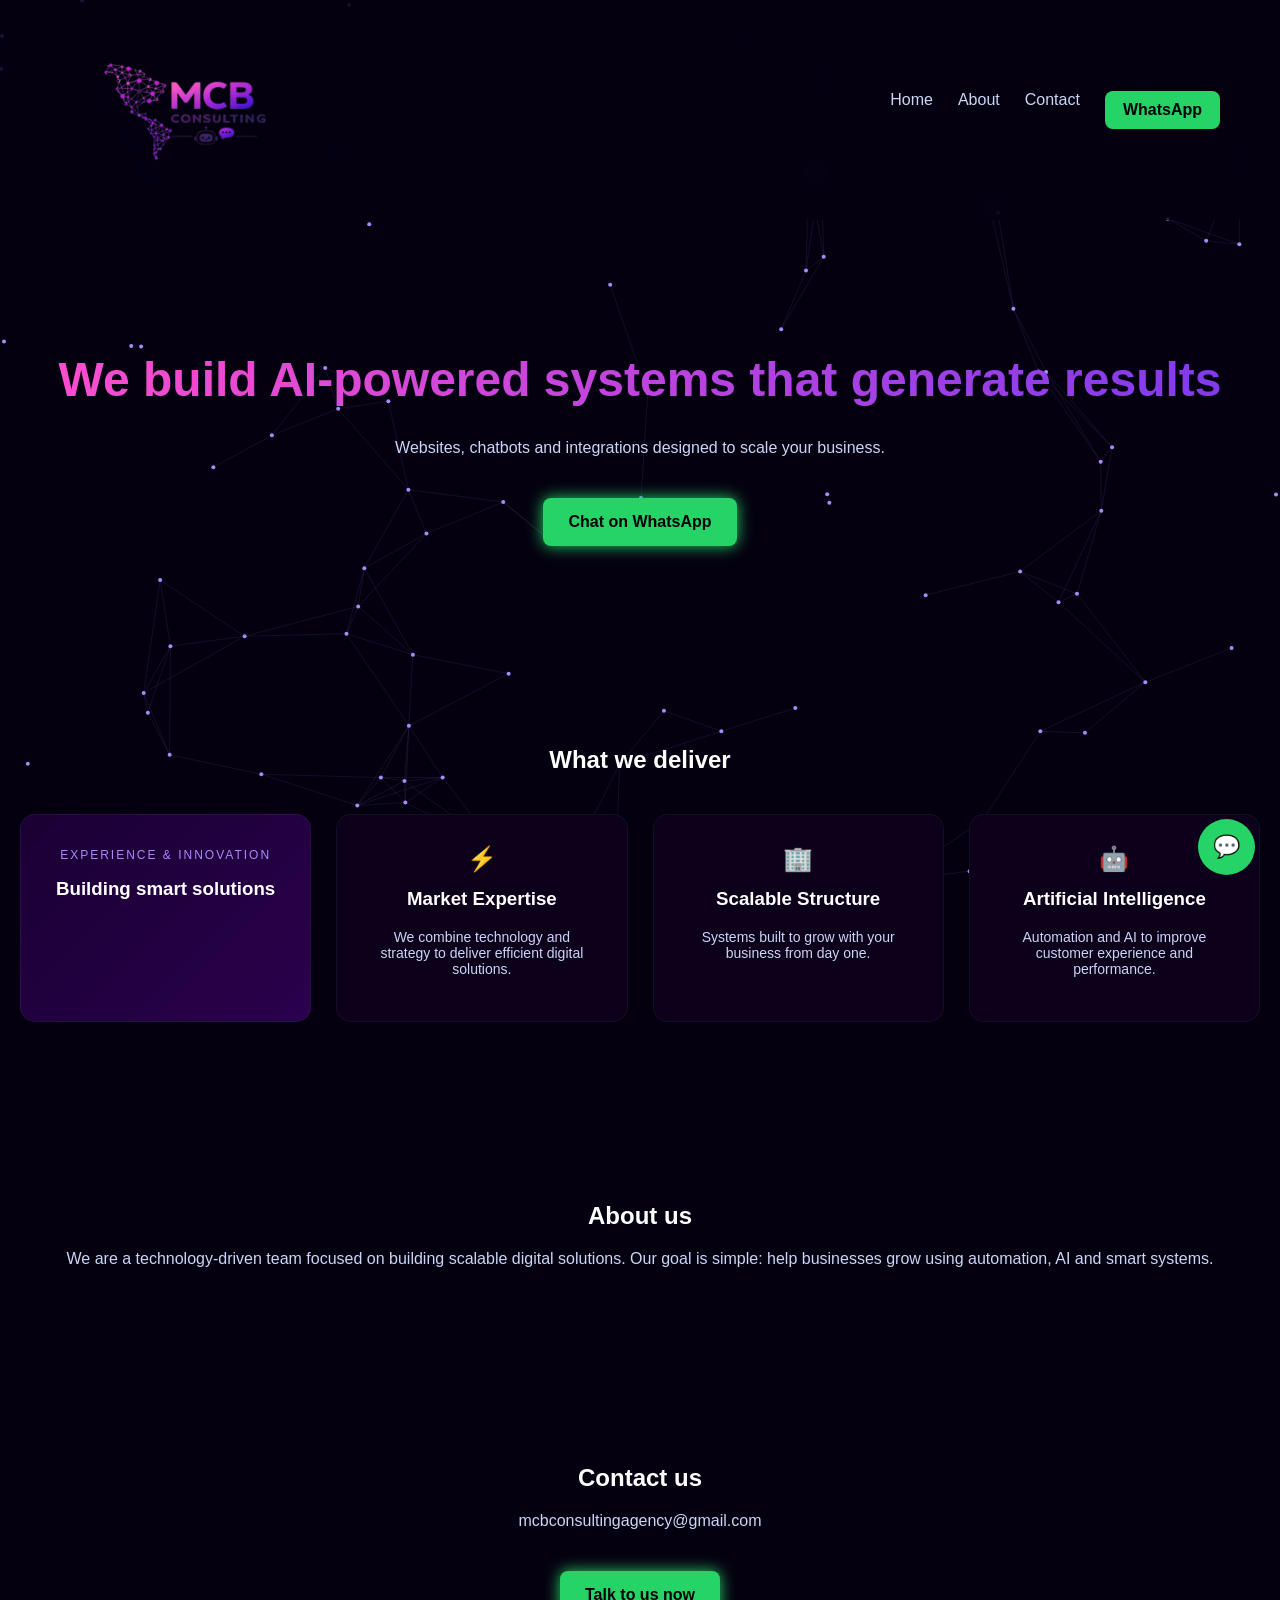
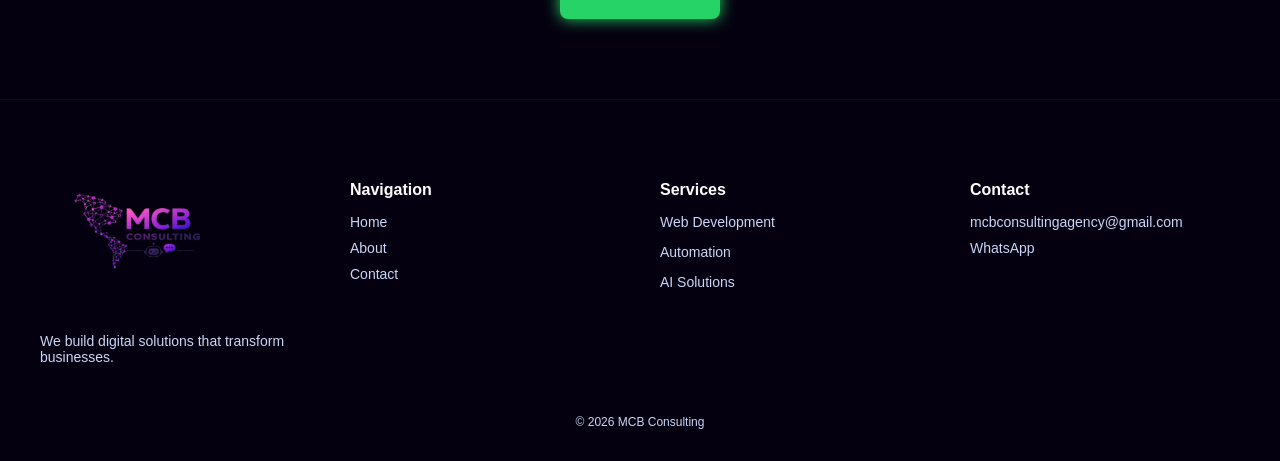
==== index.html @ c799e3c1 "SITE INICIAL" ====
<!DOCTYPE html>
<html lang="en">
<head>
<meta charset="UTF-8">
<meta name="viewport" content="width=device-width, initial-scale=1.0">
<title>MCB Consulting</title>

<link rel="stylesheet" href="style.css">
</head>

<body>

<canvas id="bg"></canvas>

<!-- HEADER -->
<div class="header">
  <img src="img/mcb_logo.png" class="logo">

  <div class="menu">
    <a href="#">Home</a>
    <a href="#about">About</a>
    <a href="#contact">Contact</a>
    <a class="menu-btn" href="https://wa.me/5511945178914" target="_blank">WhatsApp</a>
  </div>
</div>

<!-- HERO -->
<div class="container hero">
  <h1>We build AI-powered systems that generate results</h1>
  <p>Websites, chatbots and integrations designed to scale your business.</p>

  <a class="btn" href="https://wa.me/5511945178914" target="_blank">
    Chat on WhatsApp
  </a>
</div>

<!-- CARDS -->
<div class="section container">
  <h2>What we deliver</h2>

  <div class="cards">

    <div class="card-box highlight">
      <span class="tag">Experience & Innovation</span>
      <h3>Building smart solutions</h3>
    </div>

    <div class="card-box">
      <div class="icon">⚡</div>
      <h3>Market Expertise</h3>
      <p>We combine technology and strategy to deliver efficient digital solutions.</p>
    </div>

    <div class="card-box">
      <div class="icon">🏢</div>
      <h3>Scalable Structure</h3>
      <p>Systems built to grow with your business from day one.</p>
    </div>

    <div class="card-box">
      <div class="icon">🤖</div>
      <h3>Artificial Intelligence</h3>
      <p>Automation and AI to improve customer experience and performance.</p>
    </div>

  </div>
</div>

<!-- ABOUT -->
<div id="about" class="section container">
  <h2>About us</h2>
  <p>
    We are a technology-driven team focused on building scalable digital solutions.
    Our goal is simple: help businesses grow using automation, AI and smart systems.
  </p>
</div>

<!-- CONTACT -->
<div id="contact" class="section container">
  <h2>Contact us</h2>

  <p>mcbconsultingagency@gmail.com</p>

  <a class="btn" href="https://wa.me/5511945178914" target="_blank">
    Talk to us now
  </a>
</div>

<!-- FOOTER -->
<footer class="footer">

  <div class="footer-container">

    <div class="footer-col">
      <img src="img/mcb_logo.png" class="footer-logo">
      <p>We build digital solutions that transform businesses.</p>
    </div>

    <div class="footer-col">
      <h4>Navigation</h4>
      <a href="#">Home</a>
      <a href="#about">About</a>
      <a href="#contact">Contact</a>
    </div>

    <div class="footer-col">
      <h4>Services</h4>
      <p>Web Development</p>
      <p>Automation</p>
      <p>AI Solutions</p>
    </div>

    <div class="footer-col">
      <h4>Contact</h4>
      <p>mcbconsultingagency@gmail.com</p>
      <a href="https://wa.me/5511945178914">WhatsApp</a>
    </div>

  </div>

  <div class="footer-bottom">
    <p>© 2026 MCB Consulting</p>
  </div>

</footer>

<!-- WHATS FLOAT -->
<a class="whatsapp-float" href="https://wa.me/5511945178914" target="_blank">💬</a>

<script src="script.js"></script>

</body>
</html>
---- style.css ----
body {
  margin: 0;
  font-family: Arial, sans-serif;
  background: #050010;
  color: white;
}

/* CANVAS FUNDO */
#bg {
  position: fixed;
  top: 0;
  left: 0;
  width: 100%;
  height: 100%;
  z-index: -1;
}

/* HEADER */
.header {
  position: sticky;
  top: 0;
  display: flex;
  justify-content: space-between;
  align-items: center;
  padding: 20px 60px;
  background: rgba(5, 0, 16, 0.7);
  backdrop-filter: blur(10px);
  z-index: 1000;
}

/* LOGO */
.logo {
  height: 180px;
}

/* MENU */
.menu {
  display: flex;
  gap: 25px;
}

.menu a {
  color: #cbd5f5;
  text-decoration: none;
  transition: 0.3s;
}

.menu a:hover {
  color: #a78bfa;
}

/* BOTÃO MENU */
.menu-btn {
  background: #25D366;
  color: black !important;
  padding: 10px 18px;
  border-radius: 8px;
  font-weight: bold;
}

/* HERO */
.container {
  text-align: center;
  padding: 100px 20px;
}

h1 {
  font-size: 48px;
  background: linear-gradient(90deg, #ff4ecd, #7c3aed);
  -webkit-background-clip: text;
  -webkit-text-fill-color: transparent;
}

p {
  color: #cbd5f5;
}

/* BOTÃO */
.btn {
  display: inline-block;
  margin-top: 25px;
  padding: 15px 25px;
  background: #25D366;
  color: black;
  border-radius: 8px;
  text-decoration: none;
  font-weight: bold;
  box-shadow: 0 0 15px #25D366;
}

/* SEÇÕES */
.section {
  padding: 80px 20px;
}

/* GRID */
.grid {
  display: grid;
  grid-template-columns: repeat(auto-fit, minmax(250px, 1fr));
  gap: 30px;
  margin-top: 40px;
}

.card {
  background: rgba(20, 0, 40, 0.6);
  padding: 25px;
  border-radius: 12px;
  border: 1px solid rgba(124, 58, 237, 0.2);
  transition: 0.3s;
}

.card:hover {
  transform: translateY(-5px);
  box-shadow: 0 0 20px rgba(124, 58, 237, 0.6);
}

/* WHATSAPP FLOAT */
.whatsapp-float {
  position: fixed;
  bottom: 25px;
  right: 25px;
  background: #25D366;
  color: black;
  padding: 15px;
  border-radius: 50%;
  font-size: 22px;
  text-decoration: none;
}

.cards {
  display: grid;
  grid-template-columns: repeat(auto-fit, minmax(250px, 1fr));
  gap: 25px;
  margin-top: 40px;
}

.card-box {
  background: #0c001a;
  padding: 30px;
  border-radius: 15px;
  border: 1px solid rgba(255,255,255,0.05);
  transition: 0.3s;
}

.card-box:hover {
  transform: translateY(-5px);
  box-shadow: 0 0 20px rgba(124, 58, 237, 0.4);
}

.card-box h3 {
  margin-top: 15px;
  color: white;
}

.card-box p {
  color: #cbd5f5;
  font-size: 14px;
}

/* CARD DIFERENTE (primeiro) */
.highlight {
  background: linear-gradient(135deg, #1a0033, #2a004d);
}

.tag {
  font-size: 12px;
  letter-spacing: 2px;
  color: #a78bfa;
  text-transform: uppercase;
}

.icon {
  font-size: 24px;
  color: #25D366;
}

.footer {
  background: #050010;
  padding: 60px 40px 20px;
  border-top: 1px solid #1f0033;
}

.footer-container {
  display: grid;
  grid-template-columns: repeat(auto-fit, minmax(200px, 1fr));
  gap: 40px;
}

.footer-col h4 {
  margin-bottom: 15px;
}

.footer-col p,
.footer-col a {
  color: #cbd5f5;
  font-size: 14px;
  text-decoration: none;
  display: block;
  margin-bottom: 10px;
}

.footer-col a:hover {
  color: #a78bfa;
}

.footer-logo {
  height: 140px;
  margin-bottom: 15px;
}

.footer-bottom {
  text-align: center;
  margin-top: 40px;
  font-size: 12px;
  color: #888;
}
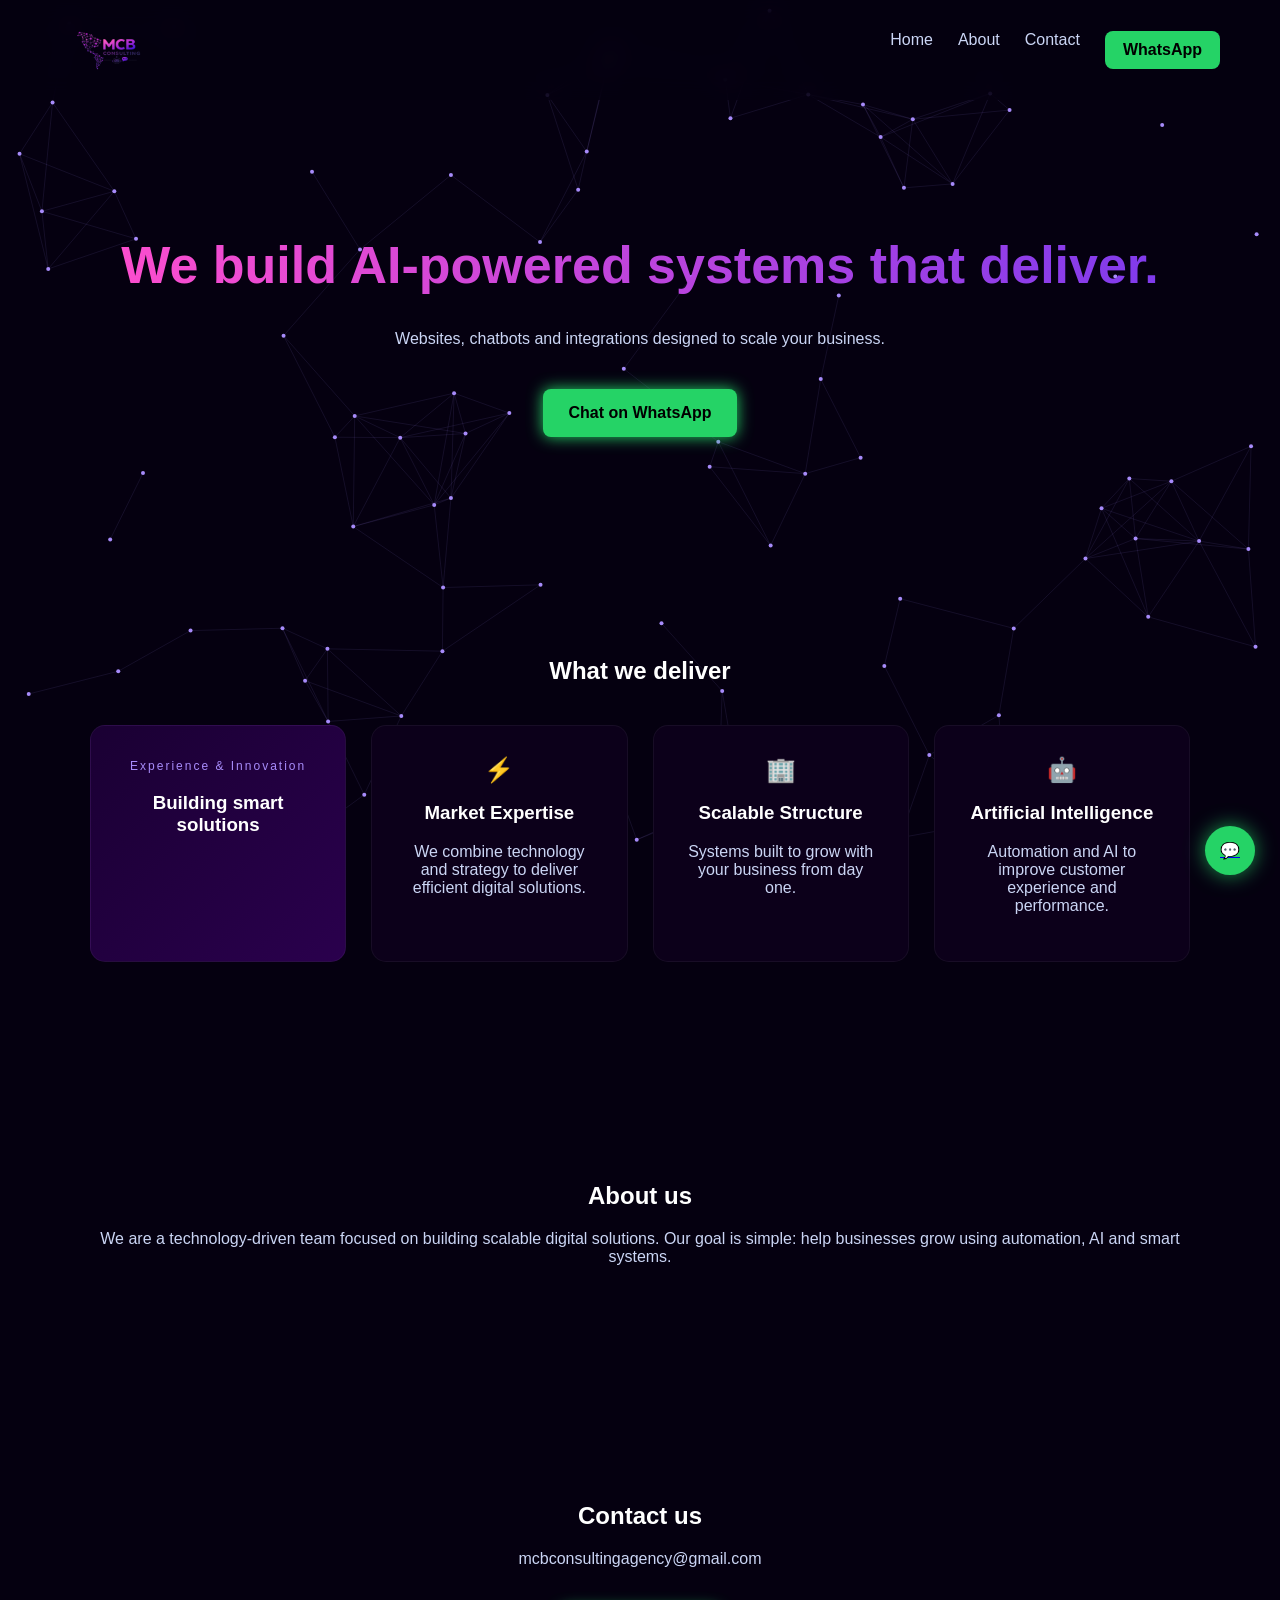
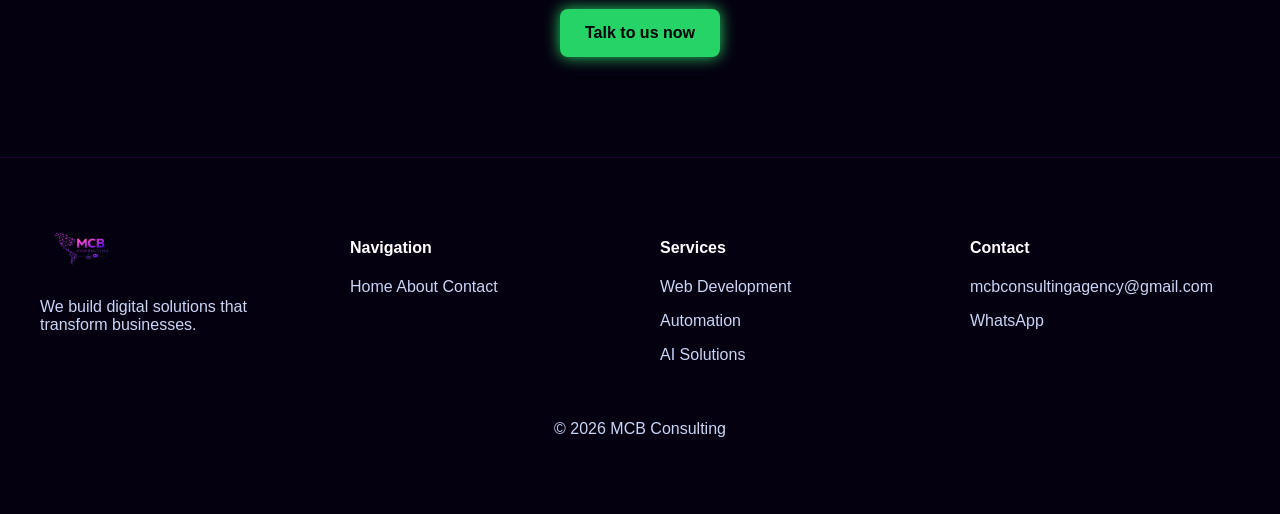
==== commit 6c0a69ef: "att" ====
--- a/index.html
+++ b/index.html
@@ -26,7 +26,7 @@
 
 <!-- HERO -->
 <div class="container hero">
-  <h1>We build AI-powered systems that generate results</h1>
+  <h1>We build AI-powered systems that deliver.</h1>
   <p>Websites, chatbots and integrations designed to scale your business.</p>
 
   <a class="btn" href="https://wa.me/5511945178914" target="_blank">
--- a/style.css
+++ b/style.css
@@ -3,15 +3,14 @@
   font-family: Arial, sans-serif;
   background: #050010;
   color: white;
+  overflow-x: hidden;
 }
 
-/* CANVAS FUNDO */
+/* BACKGROUND */
 #bg {
   position: fixed;
   top: 0;
   left: 0;
-  width: 100%;
-  height: 100%;
   z-index: -1;
 }
 
@@ -22,15 +21,13 @@
   display: flex;
   justify-content: space-between;
   align-items: center;
-  padding: 20px 60px;
-  background: rgba(5, 0, 16, 0.7);
-  backdrop-filter: blur(10px);
-  z-index: 1000;
+  padding: 15px 60px;
+  background: rgba(5,0,16,0.7);
+  backdrop-filter: blur(12px);
 }
 
-/* LOGO */
 .logo {
-  height: 180px;
+  height: 70px;
 }
 
 /* MENU */
@@ -49,7 +46,7 @@
   color: #a78bfa;
 }
 
-/* BOTÃO MENU */
+/* BTN MENU */
 .menu-btn {
   background: #25D366;
   color: black !important;
@@ -58,15 +55,18 @@
   font-weight: bold;
 }
 
-/* HERO */
+/* CONTAINER */
 .container {
+  max-width: 1100px;
+  margin: auto;
   text-align: center;
   padding: 100px 20px;
 }
 
-h1 {
-  font-size: 48px;
-  background: linear-gradient(90deg, #ff4ecd, #7c3aed);
+/* HERO */
+.hero h1 {
+  font-size: 52px;
+  background: linear-gradient(90deg,#ff4ecd,#7c3aed);
   -webkit-background-clip: text;
   -webkit-text-fill-color: transparent;
 }
@@ -75,7 +75,7 @@
   color: #cbd5f5;
 }
 
-/* BOTÃO */
+/* BUTTON */
 .btn {
   display: inline-block;
   margin-top: 25px;
@@ -86,50 +86,18 @@
   text-decoration: none;
   font-weight: bold;
   box-shadow: 0 0 15px #25D366;
-}
-
-/* SEÇÕES */
-.section {
-  padding: 80px 20px;
-}
-
-/* GRID */
-.grid {
-  display: grid;
-  grid-template-columns: repeat(auto-fit, minmax(250px, 1fr));
-  gap: 30px;
-  margin-top: 40px;
-}
-
-.card {
-  background: rgba(20, 0, 40, 0.6);
-  padding: 25px;
-  border-radius: 12px;
-  border: 1px solid rgba(124, 58, 237, 0.2);
   transition: 0.3s;
 }
 
-.card:hover {
-  transform: translateY(-5px);
-  box-shadow: 0 0 20px rgba(124, 58, 237, 0.6);
+.btn:hover {
+  transform: scale(1.05);
+  box-shadow: 0 0 25px #25D366;
 }
 
-/* WHATSAPP FLOAT */
-.whatsapp-float {
-  position: fixed;
-  bottom: 25px;
-  right: 25px;
-  background: #25D366;
-  color: black;
-  padding: 15px;
-  border-radius: 50%;
-  font-size: 22px;
-  text-decoration: none;
-}
-
+/* CARDS */
 .cards {
   display: grid;
-  grid-template-columns: repeat(auto-fit, minmax(250px, 1fr));
+  grid-template-columns: repeat(auto-fit,minmax(250px,1fr));
   gap: 25px;
   margin-top: 40px;
 }
@@ -139,34 +107,22 @@
   padding: 30px;
   border-radius: 15px;
   border: 1px solid rgba(255,255,255,0.05);
-  transition: 0.3s;
+  transition: 0.4s;
 }
 
 .card-box:hover {
-  transform: translateY(-5px);
-  box-shadow: 0 0 20px rgba(124, 58, 237, 0.4);
+  transform: translateY(-8px);
+  box-shadow: 0 0 30px rgba(124,58,237,0.6);
 }
 
-.card-box h3 {
-  margin-top: 15px;
-  color: white;
-}
-
-.card-box p {
-  color: #cbd5f5;
-  font-size: 14px;
-}
-
-/* CARD DIFERENTE (primeiro) */
 .highlight {
-  background: linear-gradient(135deg, #1a0033, #2a004d);
+  background: linear-gradient(135deg,#1a0033,#2a004d);
 }
 
 .tag {
   font-size: 12px;
+  color: #a78bfa;
   letter-spacing: 2px;
-  color: #a78bfa;
-  text-transform: uppercase;
 }
 
 .icon {
@@ -174,43 +130,51 @@
   color: #25D366;
 }
 
+/* FOOTER */
 .footer {
   background: #050010;
-  padding: 60px 40px 20px;
+  padding: 60px 40px;
   border-top: 1px solid #1f0033;
 }
 
 .footer-container {
   display: grid;
-  grid-template-columns: repeat(auto-fit, minmax(200px, 1fr));
+  grid-template-columns: repeat(auto-fit,minmax(200px,1fr));
   gap: 40px;
 }
 
-.footer-col h4 {
-  margin-bottom: 15px;
+.footer-logo {
+  height: 60px;
 }
 
-.footer-col p,
-.footer-col a {
+.footer-col a,
+.footer-col p {
   color: #cbd5f5;
-  font-size: 14px;
   text-decoration: none;
-  display: block;
-  margin-bottom: 10px;
 }
 
 .footer-col a:hover {
   color: #a78bfa;
 }
 
-.footer-logo {
-  height: 140px;
-  margin-bottom: 15px;
-}
-
 .footer-bottom {
   text-align: center;
   margin-top: 40px;
-  font-size: 12px;
   color: #888;
+}
+
+/* WHATS FLOAT */
+.whatsapp-float {
+  position: fixed;
+  bottom: 25px;
+  right: 25px;
+  background: #25D366;
+  padding: 15px;
+  border-radius: 50%;
+  box-shadow: 0 0 20px rgba(37,211,102,0.7);
+  transition: 0.3s;
+}
+
+.whatsapp-float:hover {
+  transform: scale(1.1);
 }
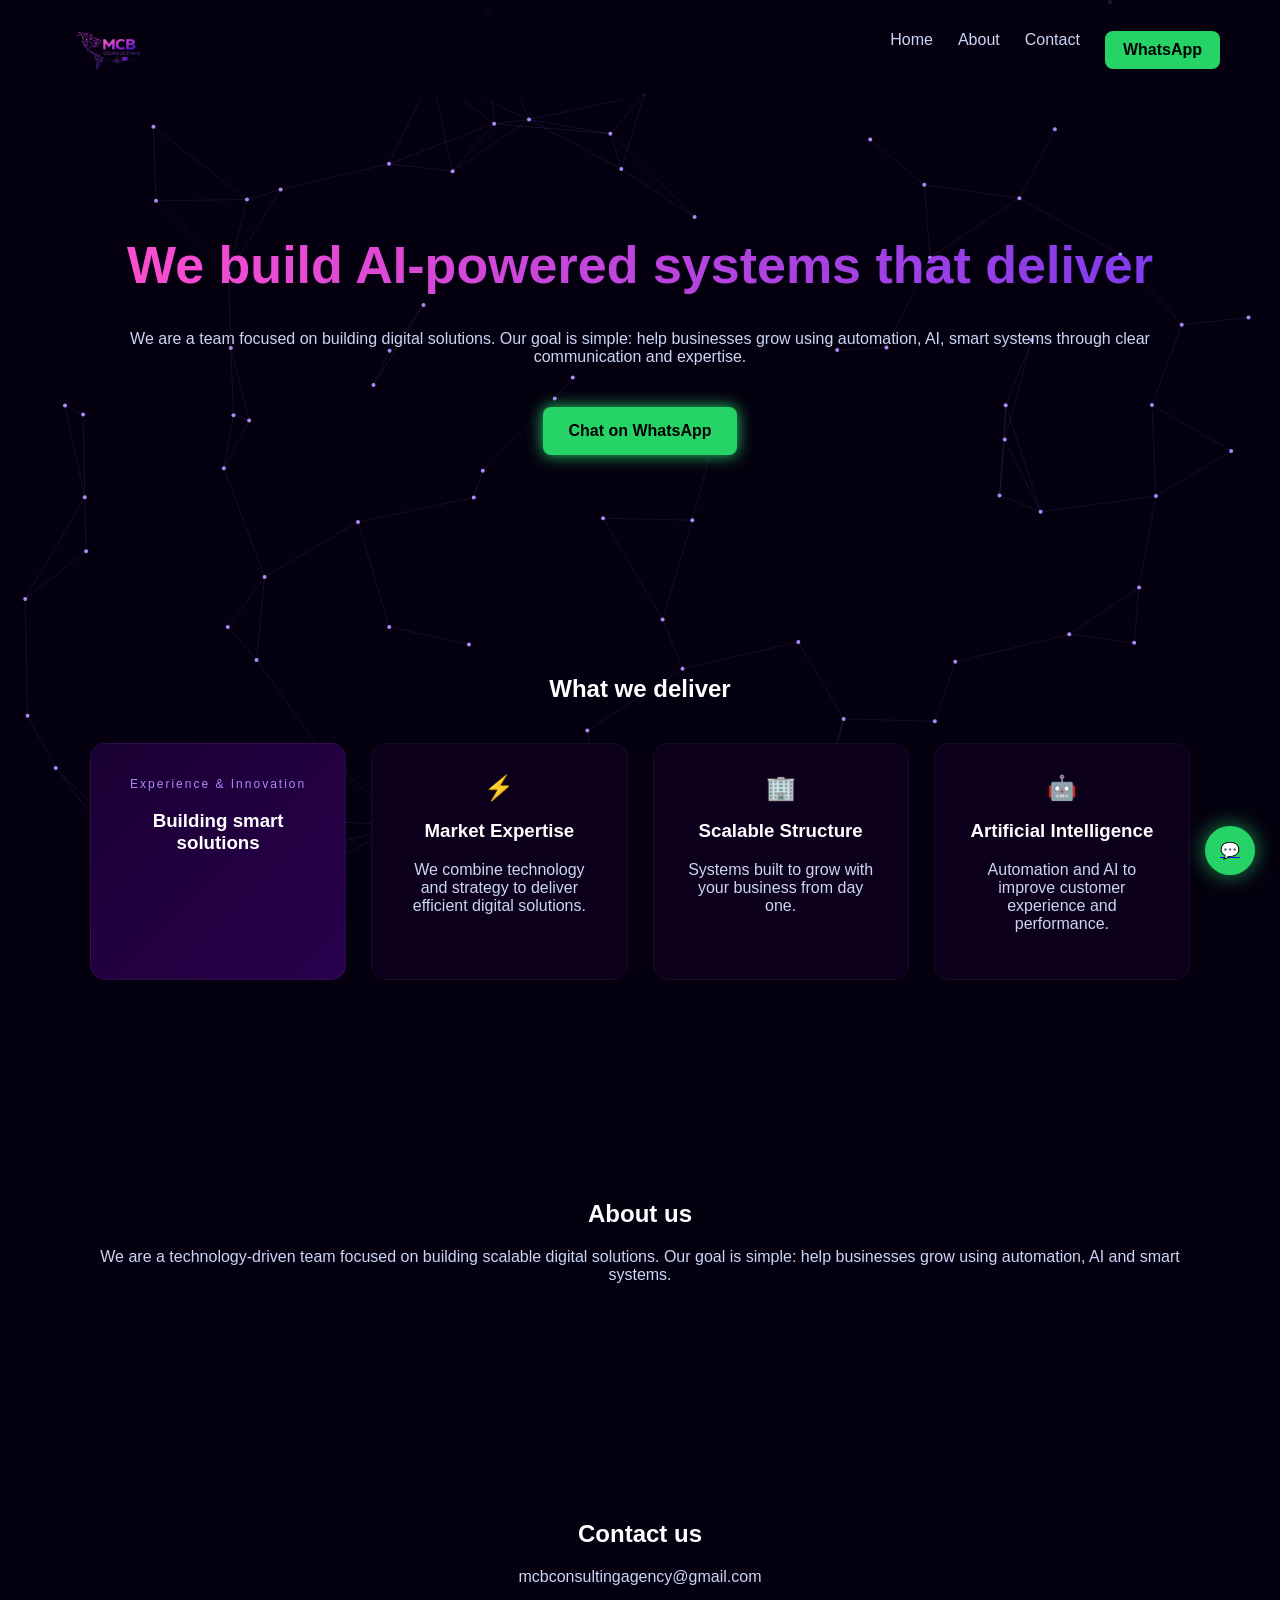
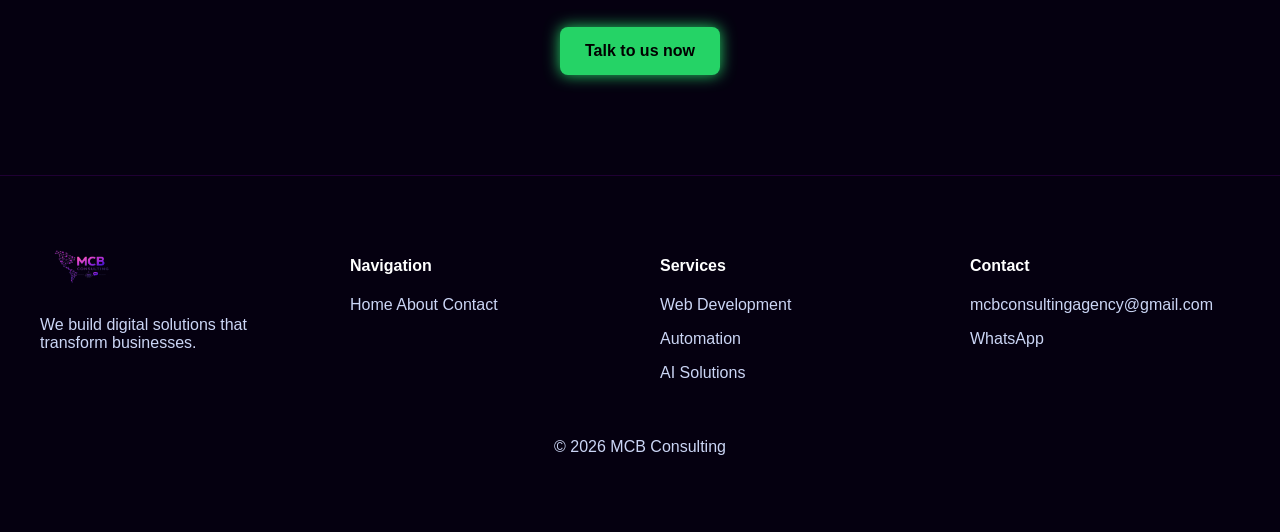
==== commit d7fc3a3a: "att" ====
--- a/index.html
+++ b/index.html
@@ -26,8 +26,8 @@
 
 <!-- HERO -->
 <div class="container hero">
-  <h1>We build AI-powered systems that deliver.</h1>
-  <p>Websites, chatbots and integrations designed to scale your business.</p>
+  <h1>We build AI-powered systems that deliver</h1>
+  <p>We are a team focused on building digital solutions. Our goal is simple: help businesses grow using automation, AI, smart systems through  clear communication and expertise.</p>
 
   <a class="btn" href="https://wa.me/5511945178914" target="_blank">
     Chat on WhatsApp
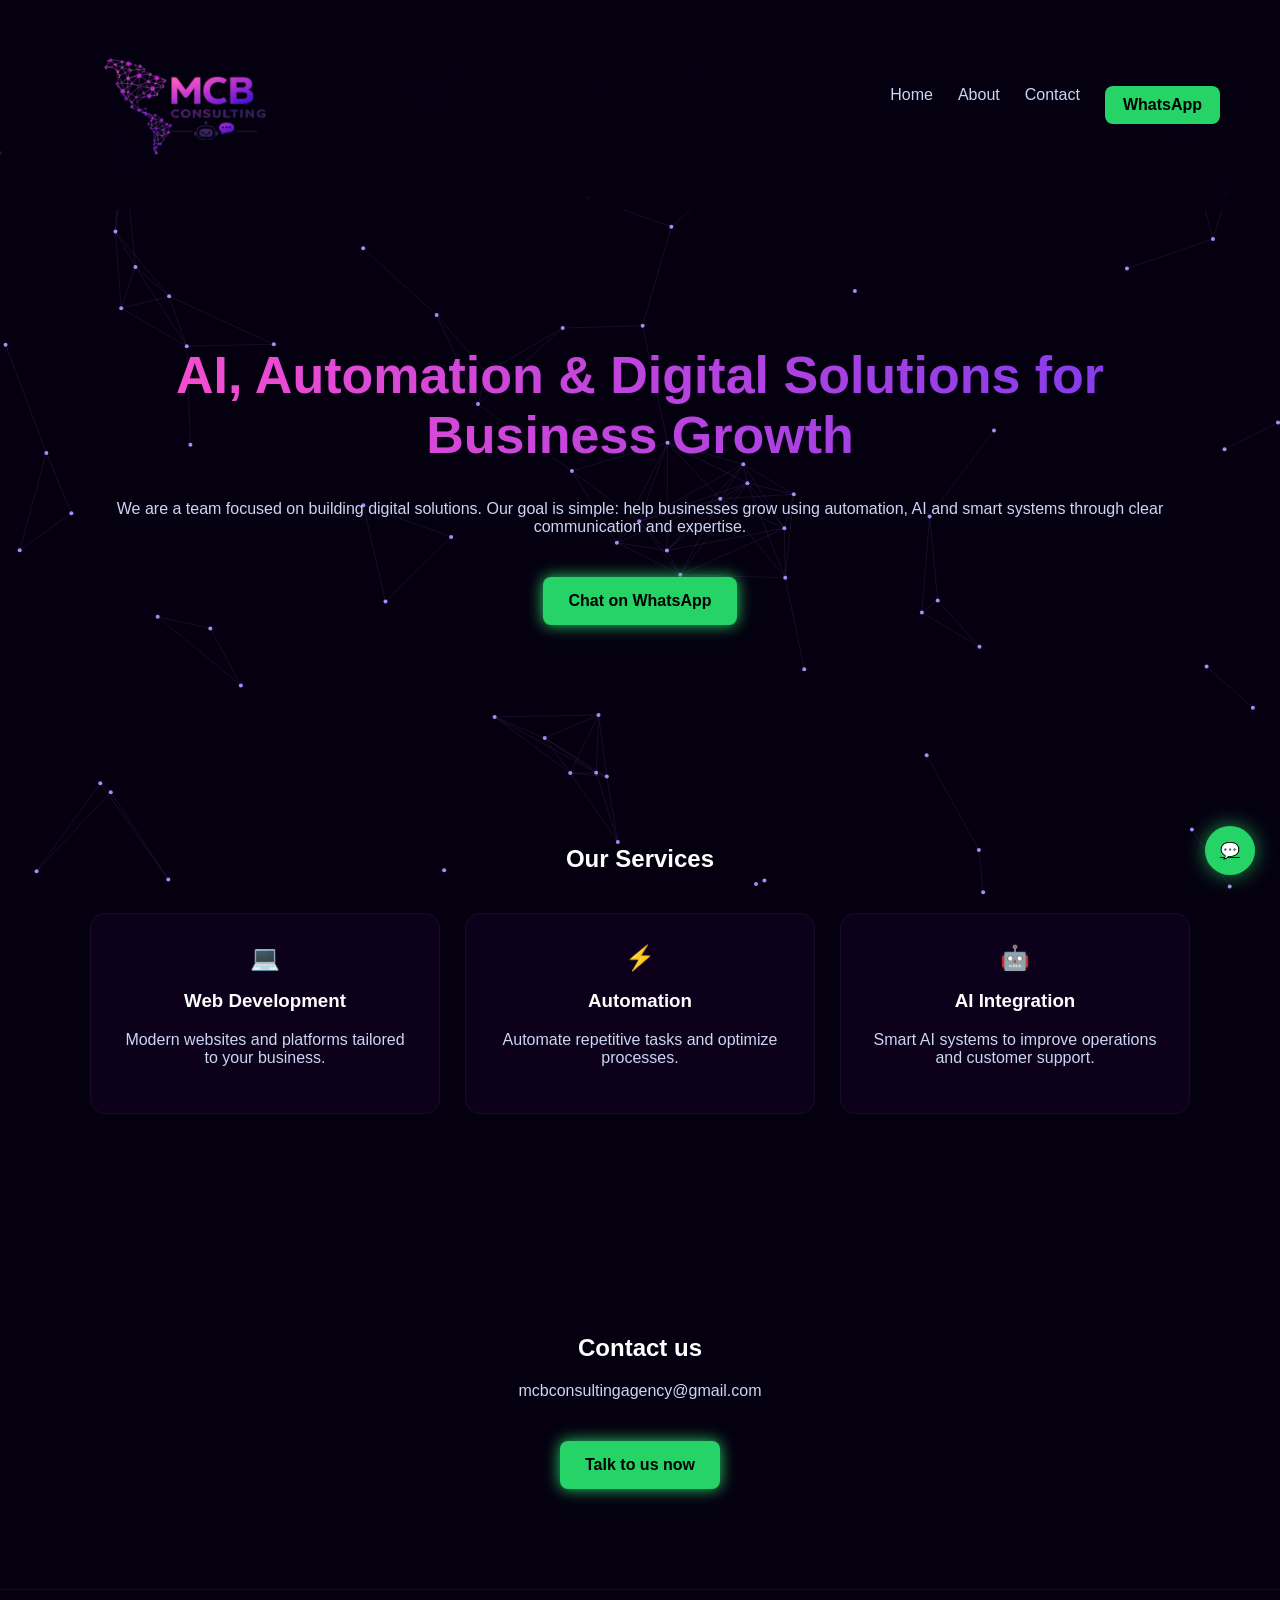
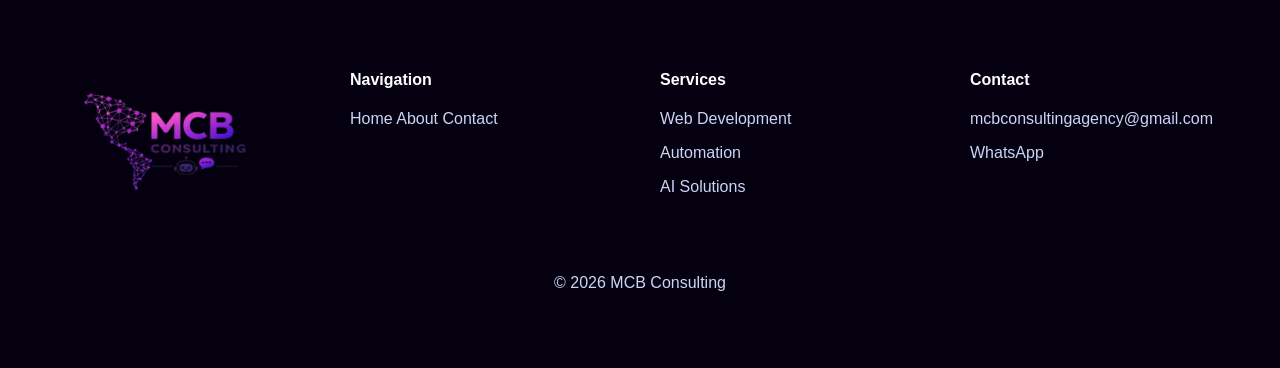
==== commit 99b2a0e5: "att" ====
--- a/index.html
+++ b/index.html
@@ -4,6 +4,13 @@
 <meta charset="UTF-8">
 <meta name="viewport" content="width=device-width, initial-scale=1.0">
 <title>MCB Consulting</title>
+<meta name="description" content="MCB Consulting builds AI, automation and digital solutions for businesses.">
+<meta name="keywords" content="AI consulting, automation, web development, digital solutions">
+<meta name="author" content="MCB Consulting">
+<meta property="og:title" content="MCB Consulting">
+<meta property="og:description" content="AI, Automation & Digital Solutions for Business Growth">
+<meta property="og:image" content="img/mcb_logo.png">
+<meta property="og:type" content="website">
 
 <link rel="stylesheet" href="style.css">
 </head>
@@ -26,54 +33,38 @@
 
 <!-- HERO -->
 <div class="container hero">
-  <h1>We build AI-powered systems that deliver</h1>
-  <p>We are a team focused on building digital solutions. Our goal is simple: help businesses grow using automation, AI, smart systems through  clear communication and expertise.</p>
+  <h1>AI, Automation & Digital Solutions for Business Growth</h1>
+  <p>We are a team focused on building digital solutions. Our goal is simple: help businesses grow using automation, AI and smart systems through clear communication and expertise.</p>
 
   <a class="btn" href="https://wa.me/5511945178914" target="_blank">
     Chat on WhatsApp
   </a>
 </div>
 
-<!-- CARDS -->
 <div class="section container">
-  <h2>What we deliver</h2>
+  <h2>Our Services</h2>
 
-  <div class="cards">
+ <div class="cards">
+  <div class="card-box">
+    <div class="icon">💻</div>
+    <h3>Web Development</h3>
+    <p>Modern websites and platforms tailored to your business.</p>
+  </div>
 
-    <div class="card-box highlight">
-      <span class="tag">Experience & Innovation</span>
-      <h3>Building smart solutions</h3>
-    </div>
+  <div class="card-box">
+    <div class="icon">⚡</div>
+    <h3>Automation</h3>
+    <p>Automate repetitive tasks and optimize processes.</p>
+  </div>
 
-    <div class="card-box">
-      <div class="icon">⚡</div>
-      <h3>Market Expertise</h3>
-      <p>We combine technology and strategy to deliver efficient digital solutions.</p>
-    </div>
-
-    <div class="card-box">
-      <div class="icon">🏢</div>
-      <h3>Scalable Structure</h3>
-      <p>Systems built to grow with your business from day one.</p>
-    </div>
-
-    <div class="card-box">
-      <div class="icon">🤖</div>
-      <h3>Artificial Intelligence</h3>
-      <p>Automation and AI to improve customer experience and performance.</p>
-    </div>
-
+  <div class="card-box">
+    <div class="icon">🤖</div>
+    <h3>AI Integration</h3>
+    <p>Smart AI systems to improve operations and customer support.</p>
   </div>
 </div>
+</div>
 
-<!-- ABOUT -->
-<div id="about" class="section container">
-  <h2>About us</h2>
-  <p>
-    We are a technology-driven team focused on building scalable digital solutions.
-    Our goal is simple: help businesses grow using automation, AI and smart systems.
-  </p>
-</div>
 
 <!-- CONTACT -->
 <div id="contact" class="section container">
@@ -93,7 +84,6 @@
 
     <div class="footer-col">
       <img src="img/mcb_logo.png" class="footer-logo">
-      <p>We build digital solutions that transform businesses.</p>
     </div>
 
     <div class="footer-col">
--- a/style.css
+++ b/style.css
@@ -27,7 +27,7 @@
 }
 
 .logo {
-  height: 70px;
+  height: 180px;
 }
 
 /* MENU */
@@ -144,7 +144,7 @@
 }
 
 .footer-logo {
-  height: 60px;
+  height: 180px;
 }
 
 .footer-col a,
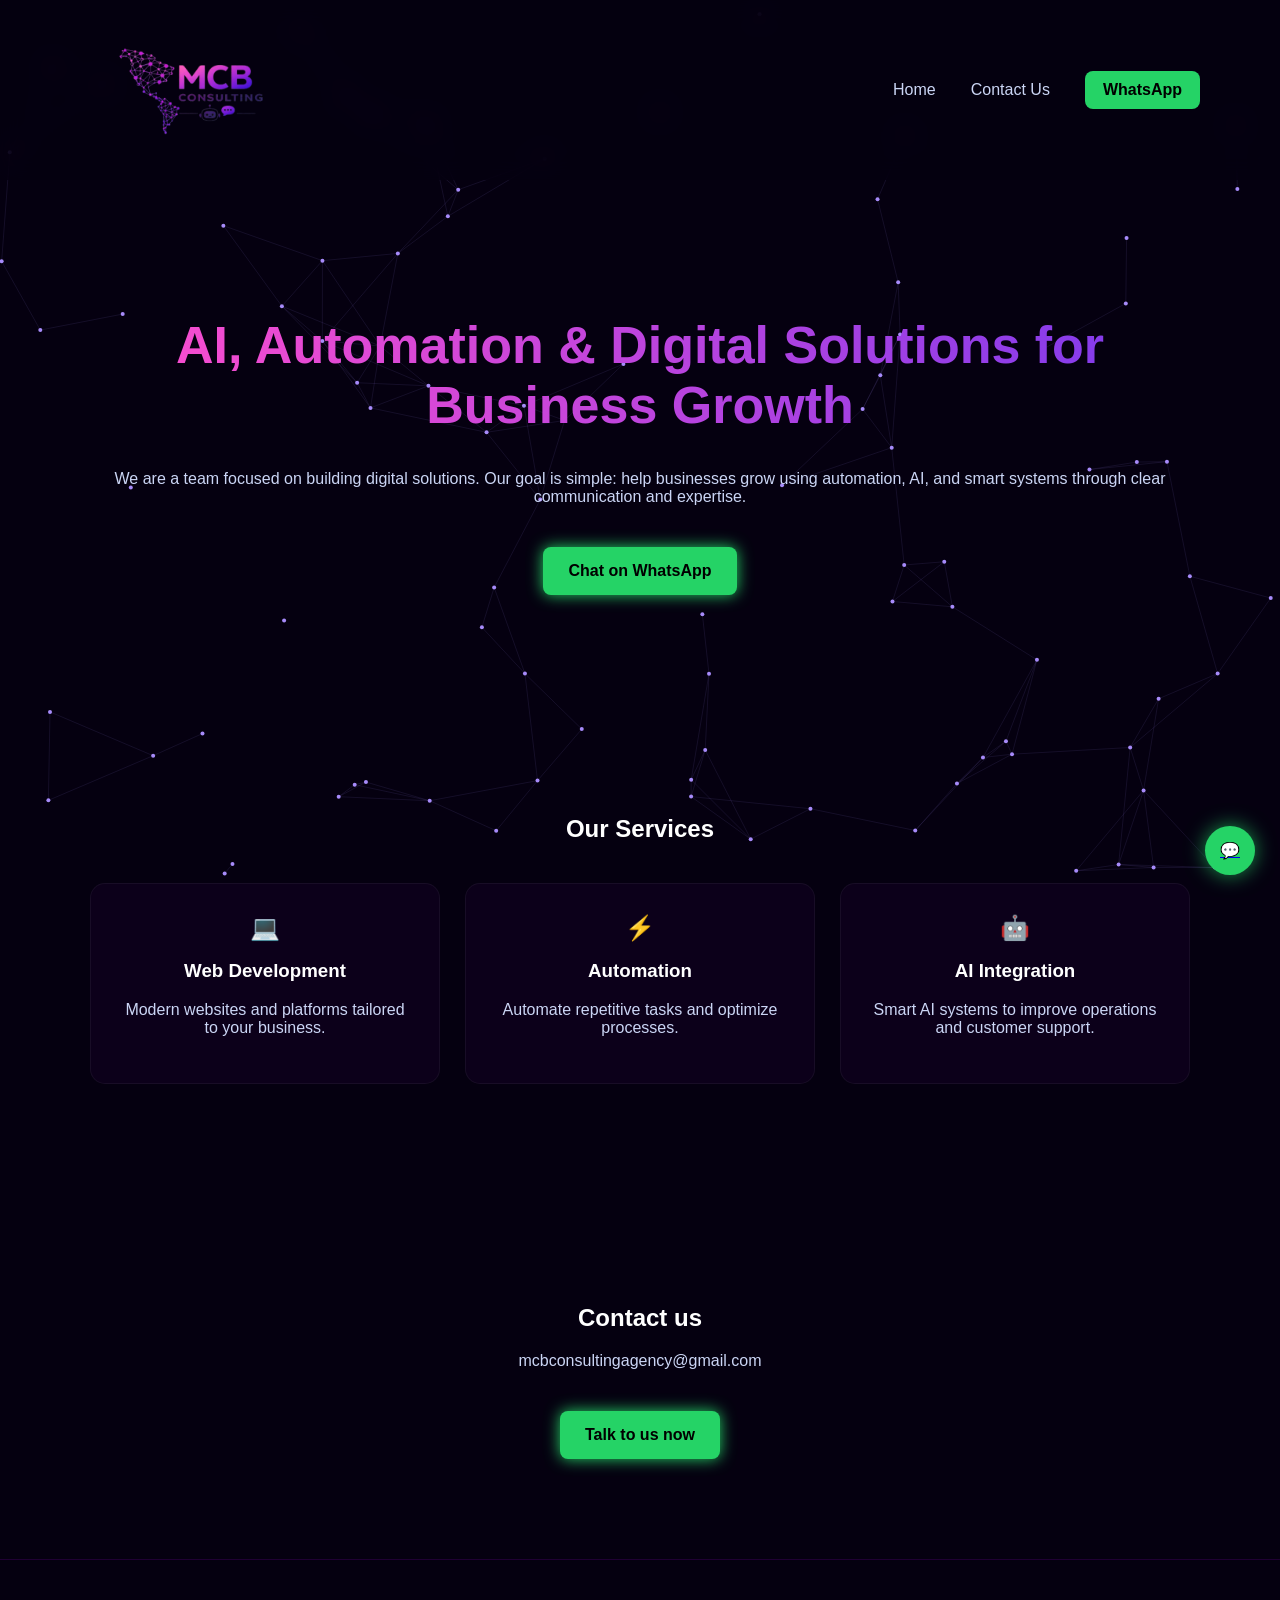
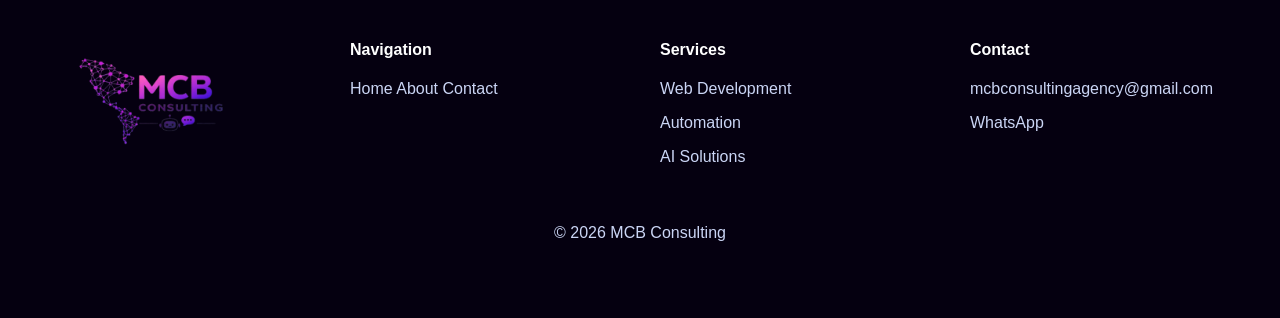
==== commit 76e599cf: "att" ====
--- a/index.html
+++ b/index.html
@@ -25,8 +25,7 @@
 
   <div class="menu">
     <a href="#">Home</a>
-    <a href="#about">About</a>
-    <a href="#contact">Contact</a>
+    <a class="active" href="contact.html">Contact Us</a>
     <a class="menu-btn" href="https://wa.me/5511945178914" target="_blank">WhatsApp</a>
   </div>
 </div>
@@ -34,7 +33,7 @@
 <!-- HERO -->
 <div class="container hero">
   <h1>AI, Automation & Digital Solutions for Business Growth</h1>
-  <p>We are a team focused on building digital solutions. Our goal is simple: help businesses grow using automation, AI and smart systems through clear communication and expertise.</p>
+  <p>We are a team focused on building digital solutions. Our goal is simple: help businesses grow using automation, AI, and smart systems through clear communication and expertise.</p>
 
   <a class="btn" href="https://wa.me/5511945178914" target="_blank">
     Chat on WhatsApp
--- a/style.css
+++ b/style.css
@@ -21,19 +21,20 @@
   display: flex;
   justify-content: space-between;
   align-items: center;
-  padding: 15px 60px;
+  padding: 10px 80px;
   background: rgba(5,0,16,0.7);
   backdrop-filter: blur(12px);
 }
 
 .logo {
-  height: 180px;
+  height: 160px;
 }
 
 /* MENU */
 .menu {
   display: flex;
-  gap: 25px;
+  align-items: center;
+  gap: 35px;
 }
 
 .menu a {
@@ -144,7 +145,7 @@
 }
 
 .footer-logo {
-  height: 180px;
+  height: 160px;
 }
 
 .footer-col a,
@@ -177,4 +178,42 @@
 
 .whatsapp-float:hover {
   transform: scale(1.1);
+}
+
+.contact-form {
+  max-width: 700px;
+  margin: 40px auto;
+  margin-left: 180px;
+  display: flex;
+  flex-direction: column;
+  gap: 20px;
+}
+
+.contact-form input,
+.contact-form textarea {
+  width: 100%;
+  padding: 18px;
+  border-radius: 12px;
+  border: 1px solid rgba(255,255,255,0.1);
+  background: rgba(255,255,255,0.05);
+  color: white;
+  font-size: 16px;
+}
+
+.contact-form button {
+  width: 230px;
+  margin: 0 auto;
+  margin-left: 260px;
+  padding: 16px;
+  border: none;
+  border-radius: 12px;
+  background: #25D366;
+  color: black;
+  font-size: 18px;
+  cursor: pointer;
+  font-weight: bold;
+}
+
+.contact-form-page .container {
+  padding: 0px 20px;
 }
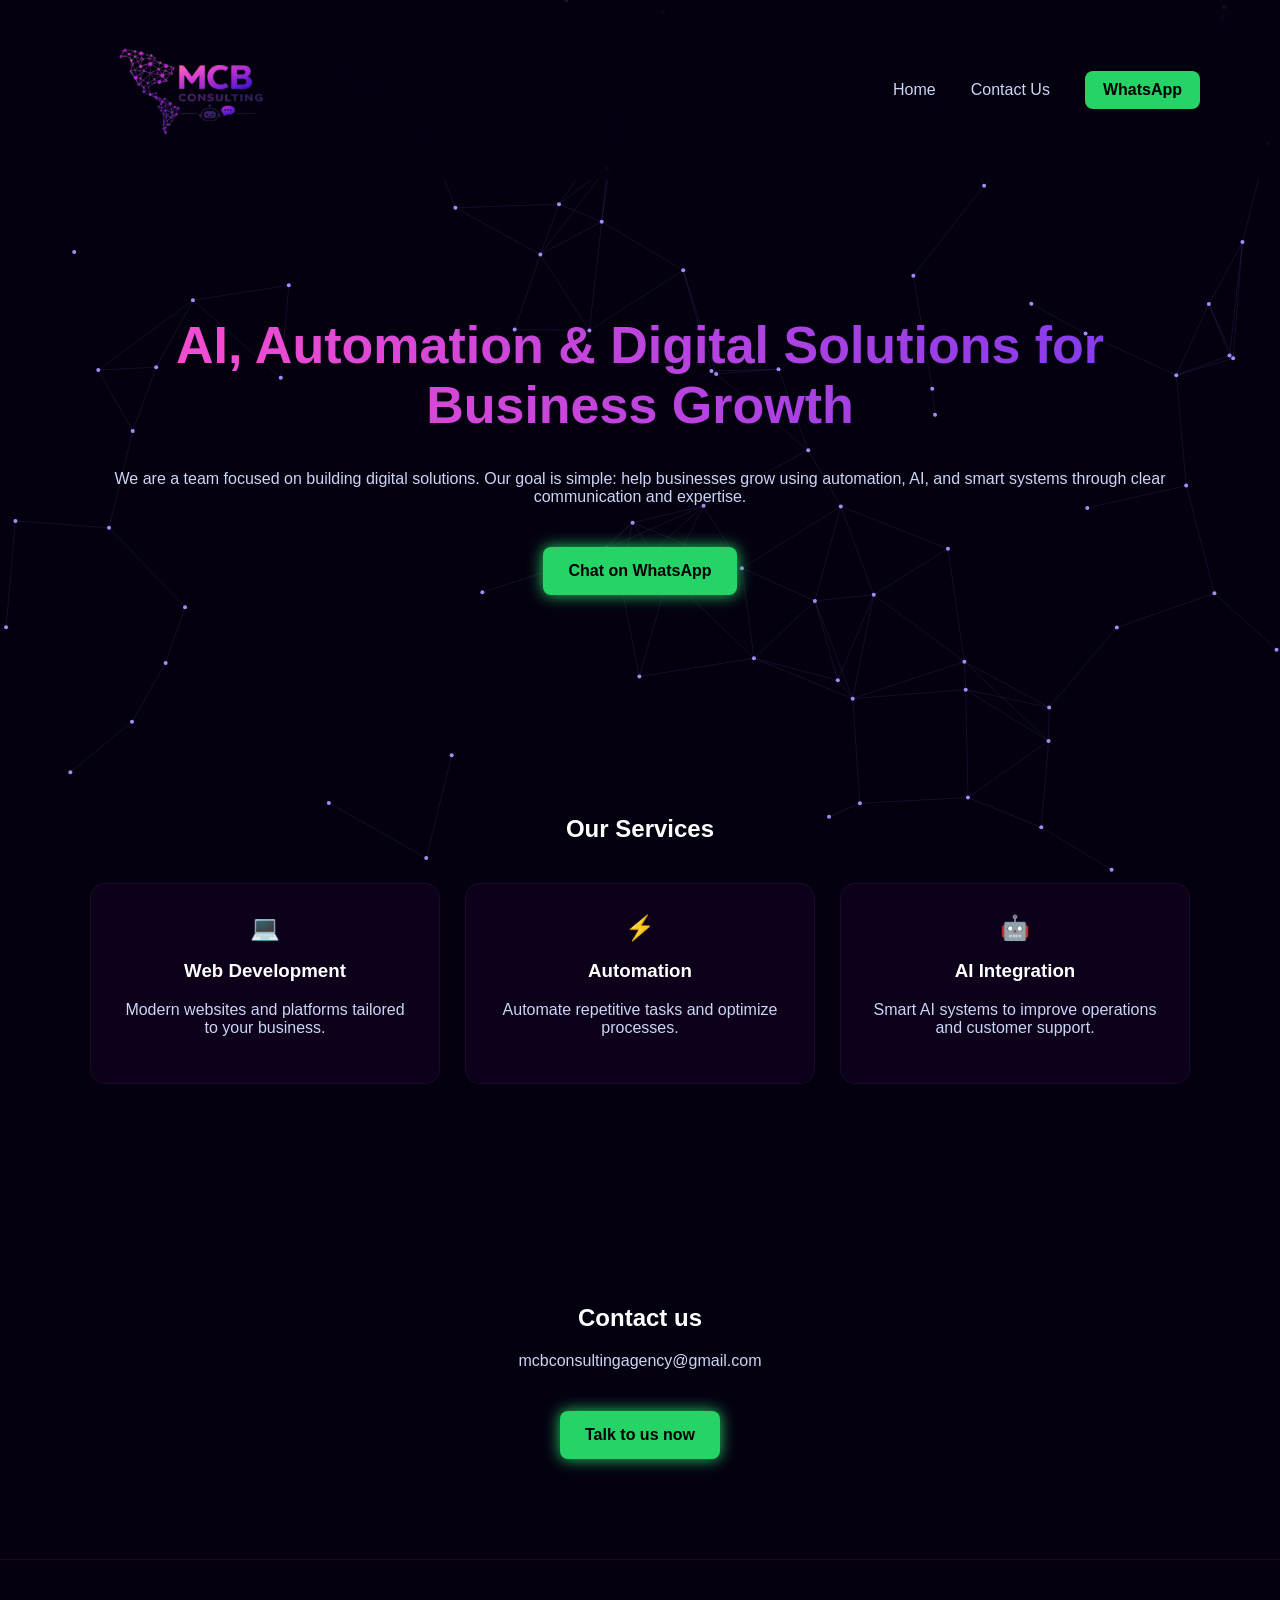
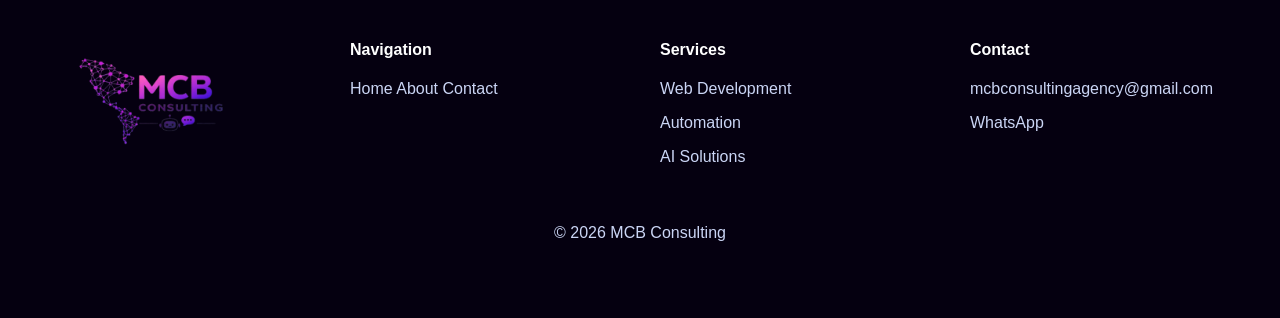
==== commit 5f9a2d12: "att" ====
--- a/index.html
+++ b/index.html
@@ -25,7 +25,7 @@
 
   <div class="menu">
     <a href="#">Home</a>
-    <a class="active" href="contact.html">Contact Us</a>
+    <a href="contact.html">Contact Us</a>
     <a class="menu-btn" href="https://wa.me/5511945178914" target="_blank">WhatsApp</a>
   </div>
 </div>
@@ -113,10 +113,12 @@
 
 </footer>
 
-<!-- WHATS FLOAT -->
-<a class="whatsapp-float" href="https://wa.me/5511945178914" target="_blank">💬</a>
+<!-- WHATS FLOAT
+<a class="whatsapp-float" href="https://wa.me/5511945178914" target="_blank">💬</a> -->
 
 <script src="script.js"></script>
+<script src="https://cdn.botpress.cloud/webchat/v3.6/inject.js"></script>
+<script src="https://files.bpcontent.cloud/2026/04/01/17/20260401172234-OECKPTYI.js" defer></script>
 
 </body>
 </html>
--- a/style.css
+++ b/style.css
@@ -164,7 +164,7 @@
   color: #888;
 }
 
-/* WHATS FLOAT */
+/* WHATS FLOAT
 .whatsapp-float {
   position: fixed;
   bottom: 25px;
@@ -178,7 +178,7 @@
 
 .whatsapp-float:hover {
   transform: scale(1.1);
-}
+} */
 
 .contact-form {
   max-width: 700px;
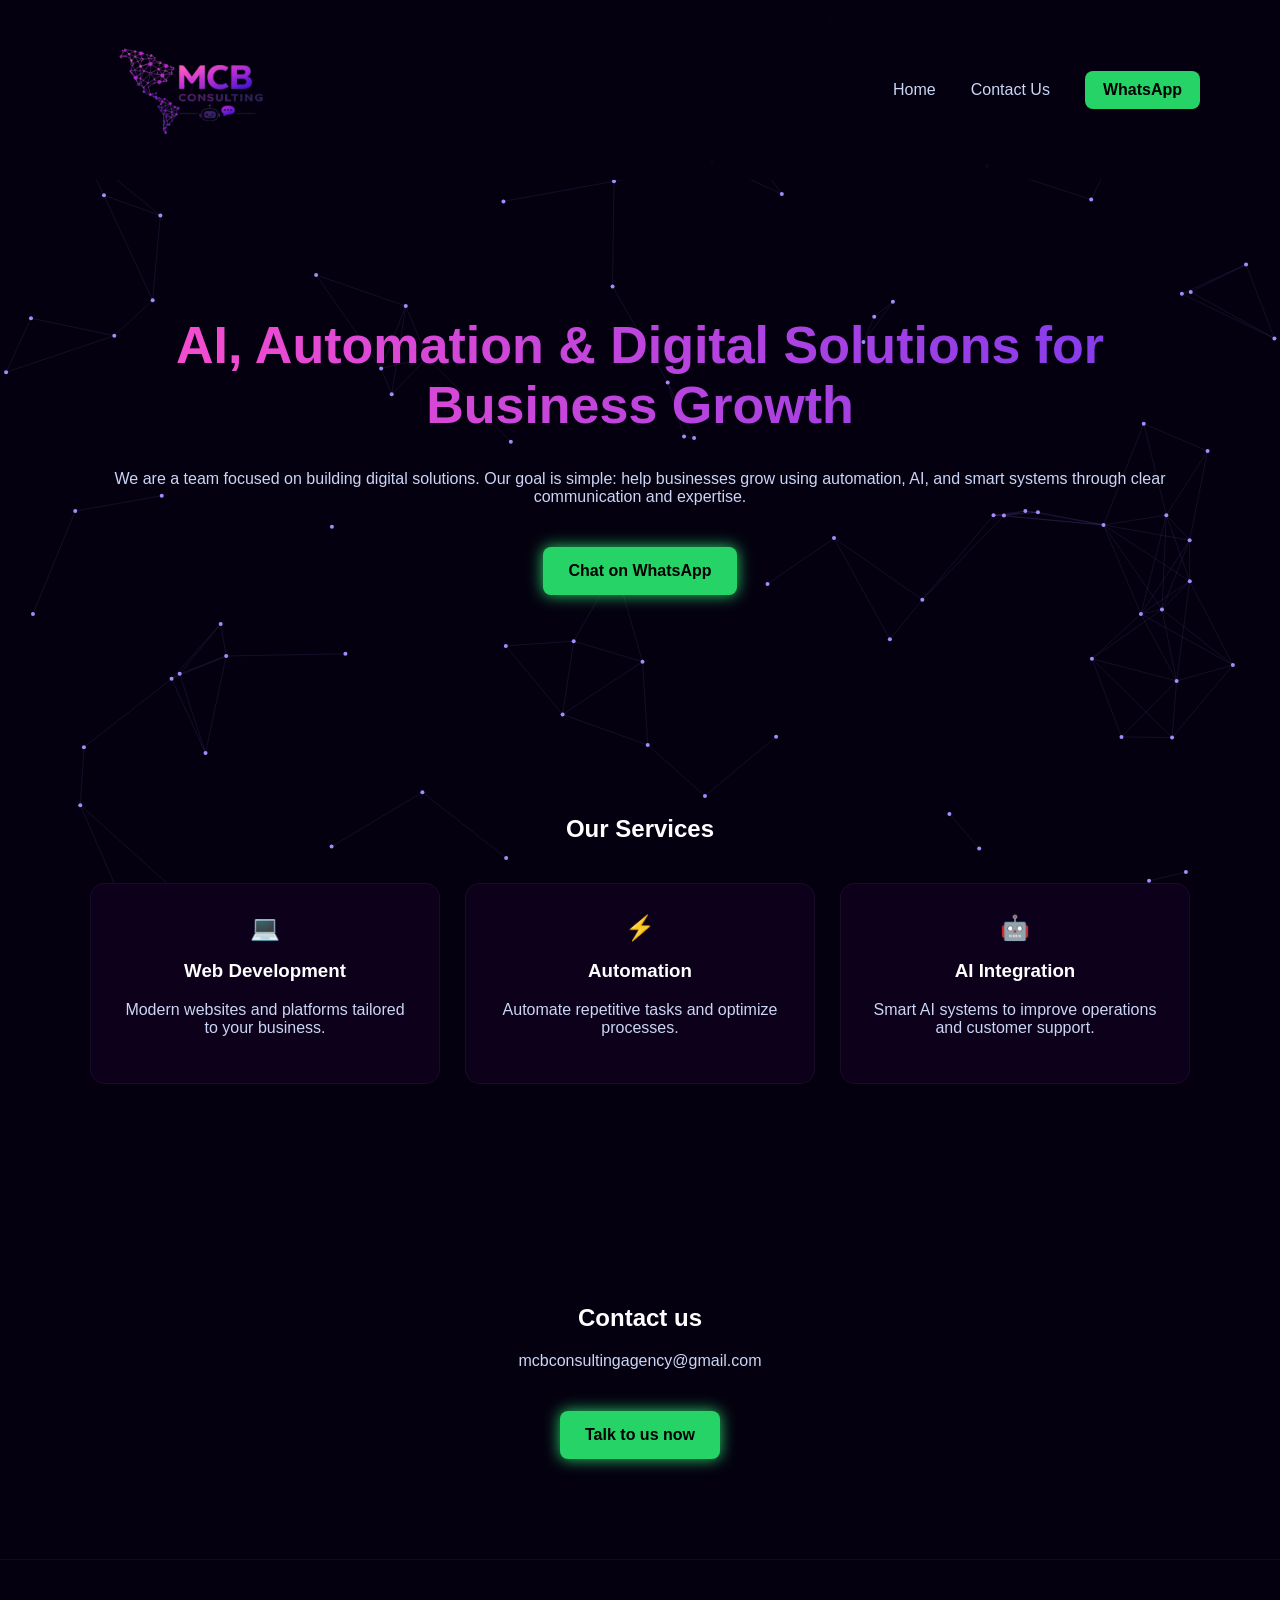
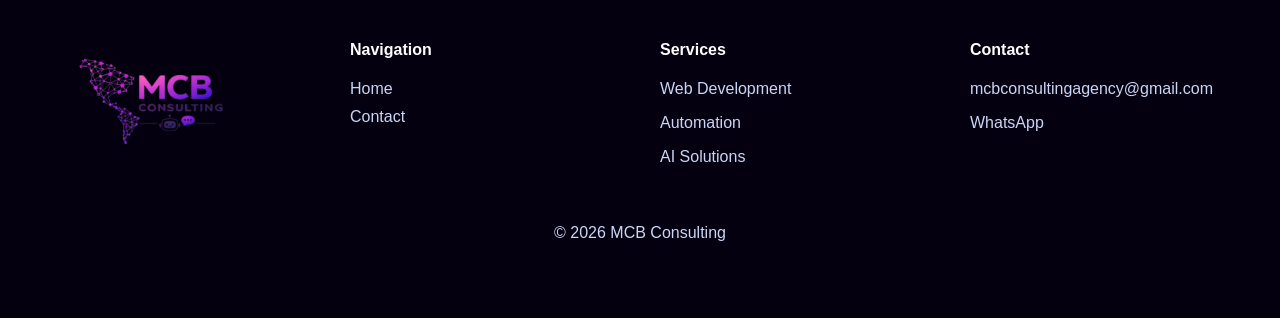
==== commit 75cb1e87: "att" ====
--- a/index.html
+++ b/index.html
@@ -88,8 +88,7 @@
     <div class="footer-col">
       <h4>Navigation</h4>
       <a href="#">Home</a>
-      <a href="#about">About</a>
-      <a href="#contact">Contact</a>
+      <a href="contact.html">Contact</a>
     </div>
 
     <div class="footer-col">
--- a/style.css
+++ b/style.css
@@ -154,6 +154,11 @@
   text-decoration: none;
 }
 
+.footer-col a {
+  display: block;
+  margin-bottom: 10px;
+}
+
 .footer-col a:hover {
   color: #a78bfa;
 }
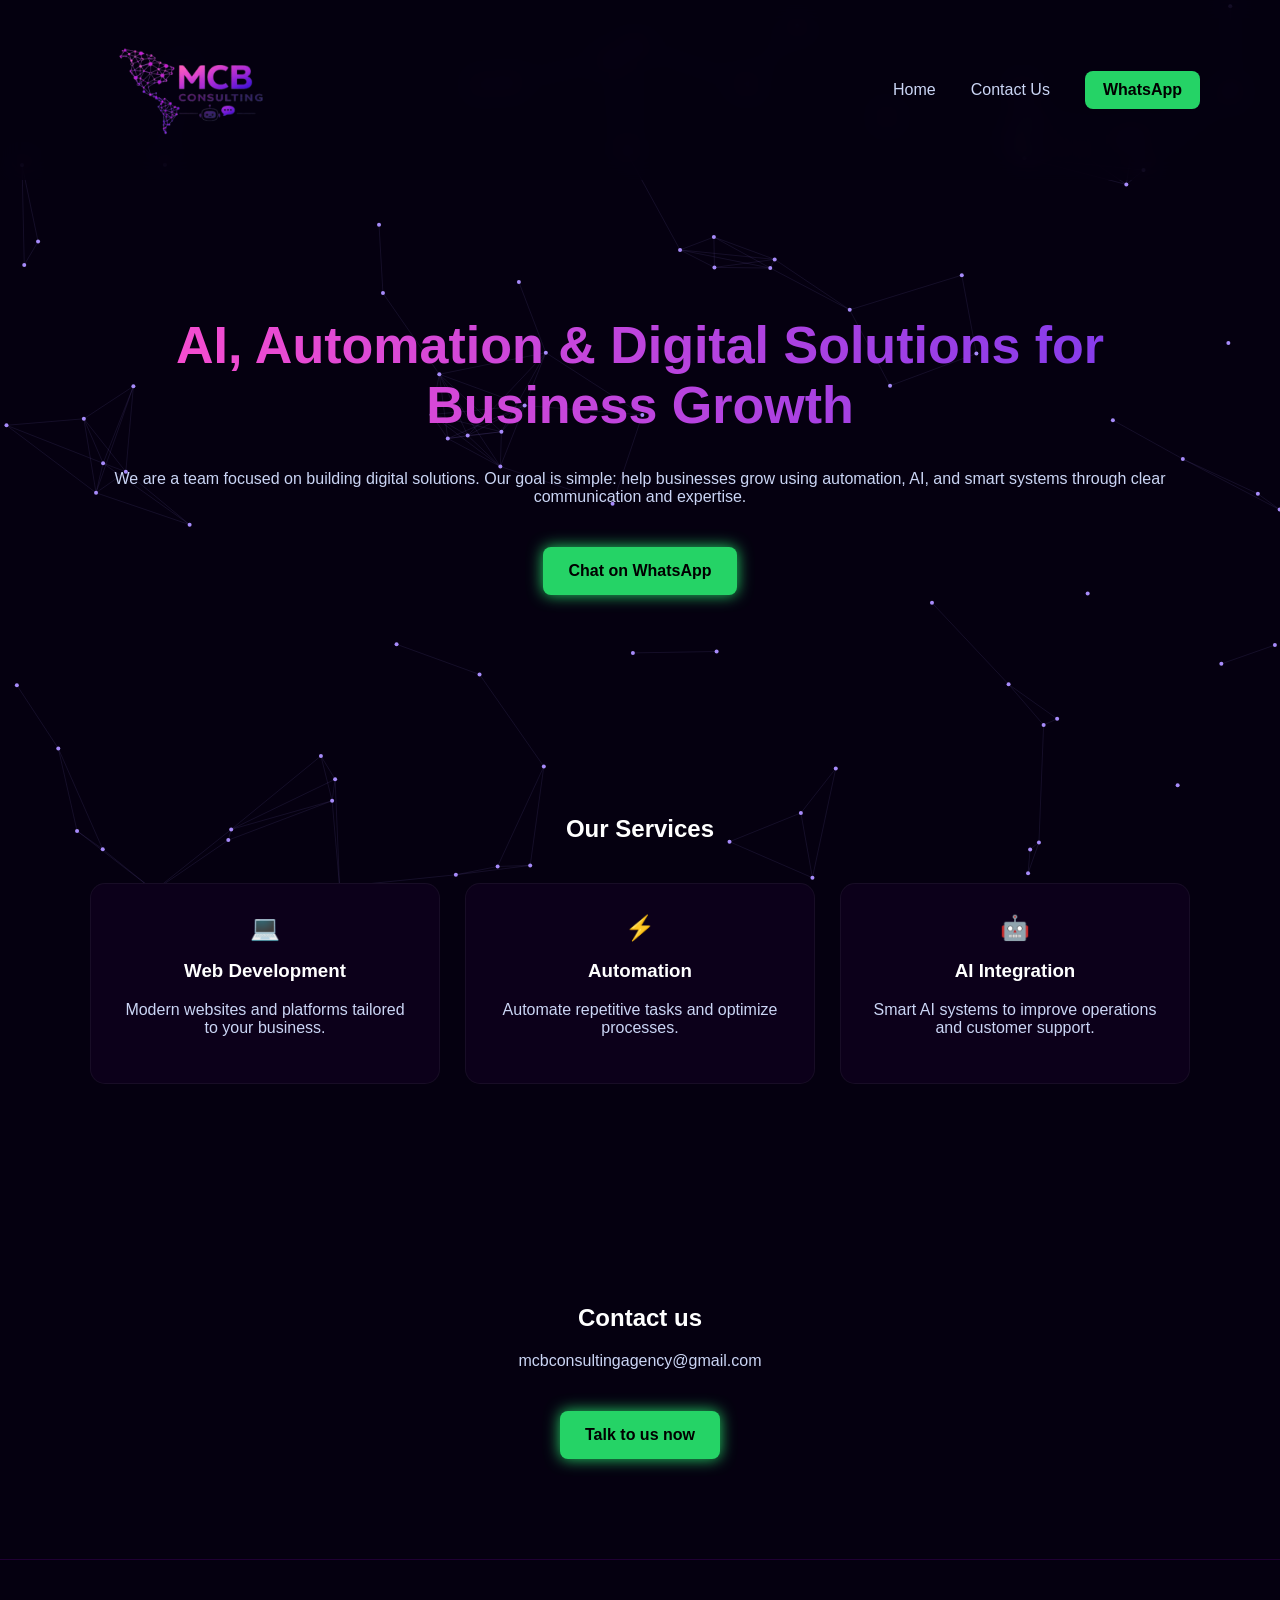
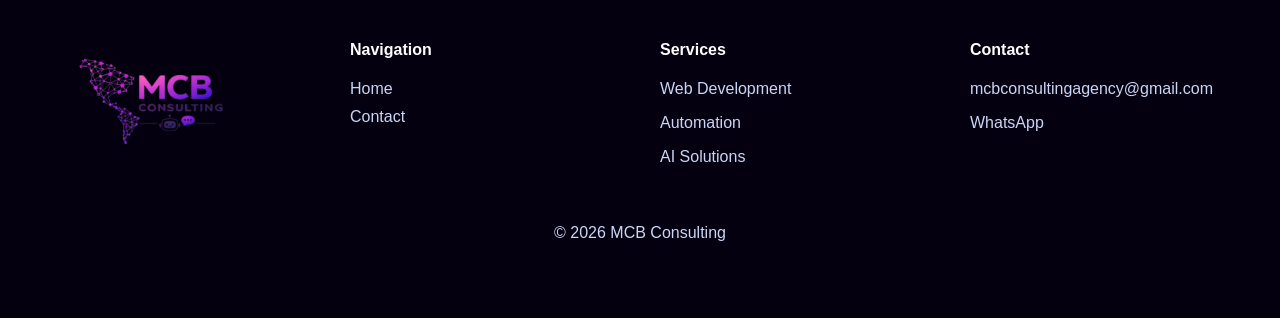
==== commit 8a8b8100: "att" ====
--- a/index.html
+++ b/index.html
@@ -1,16 +1,33 @@
 <!DOCTYPE html>
 <html lang="en">
 <head>
+<link rel="icon" type="image/png" href="img/mcb_logo.png">
 <meta charset="UTF-8">
 <meta name="viewport" content="width=device-width, initial-scale=1.0">
-<title>MCB Consulting</title>
+
+<title>MCB Consulting | AI, Automation & Web Development</title>
+
 <meta name="description" content="MCB Consulting builds AI, automation and digital solutions for businesses.">
 <meta name="keywords" content="AI consulting, automation, web development, digital solutions">
 <meta name="author" content="MCB Consulting">
+<meta name="robots" content="index, follow">
+<meta name="theme-color" content="#050010">
+
+<link rel="canonical" href="https://matheuscaina.github.io/mcbconsulting/">
+
+<!-- Open Graph -->
 <meta property="og:title" content="MCB Consulting">
 <meta property="og:description" content="AI, Automation & Digital Solutions for Business Growth">
-<meta property="og:image" content="img/mcb_logo.png">
+<meta property="og:image" content="https://matheuscaina.github.io/mcbconsulting/img/mcb_logo.png">
 <meta property="og:type" content="website">
+<meta property="og:url" content="https://matheuscaina.github.io/mcbconsulting/">
+<meta property="og:site_name" content="MCB Consulting">
+
+<!-- Twitter -->
+<meta name="twitter:card" content="summary_large_image">
+<meta name="twitter:title" content="MCB Consulting">
+<meta name="twitter:description" content="AI, Automation & Digital Solutions for Business Growth">
+<meta name="twitter:image" content="https://matheuscaina.github.io/mcbconsulting/img/mcb_logo.png">
 
 <link rel="stylesheet" href="style.css">
 </head>
@@ -87,7 +104,7 @@
 
     <div class="footer-col">
       <h4>Navigation</h4>
-      <a href="#">Home</a>
+      <a href="index.html">Home</a>
       <a href="contact.html">Contact</a>
     </div>
 
